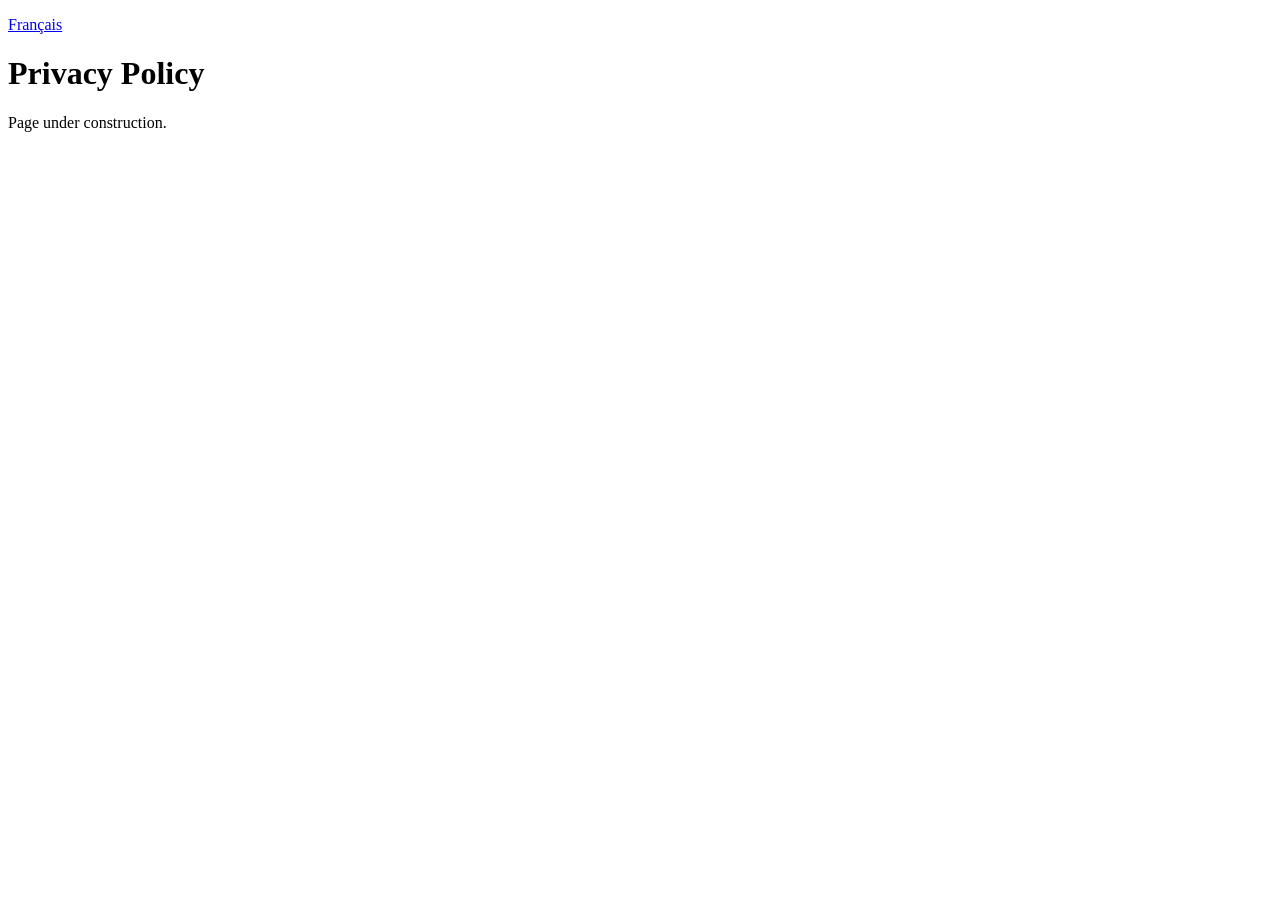
==== privacy-en.html @ ab38ee85 "Create privacy-en.html" ====
<!DOCTYPE html>
<html lang="en">
<head><meta charset="utf-8"><title>Privacy</title></head>
<body>
  <p><a href="privacy-fr.html">Français</a></p>
  <h1>Privacy Policy</h1>
  <p>Page under construction.</p>
</body>
</html>
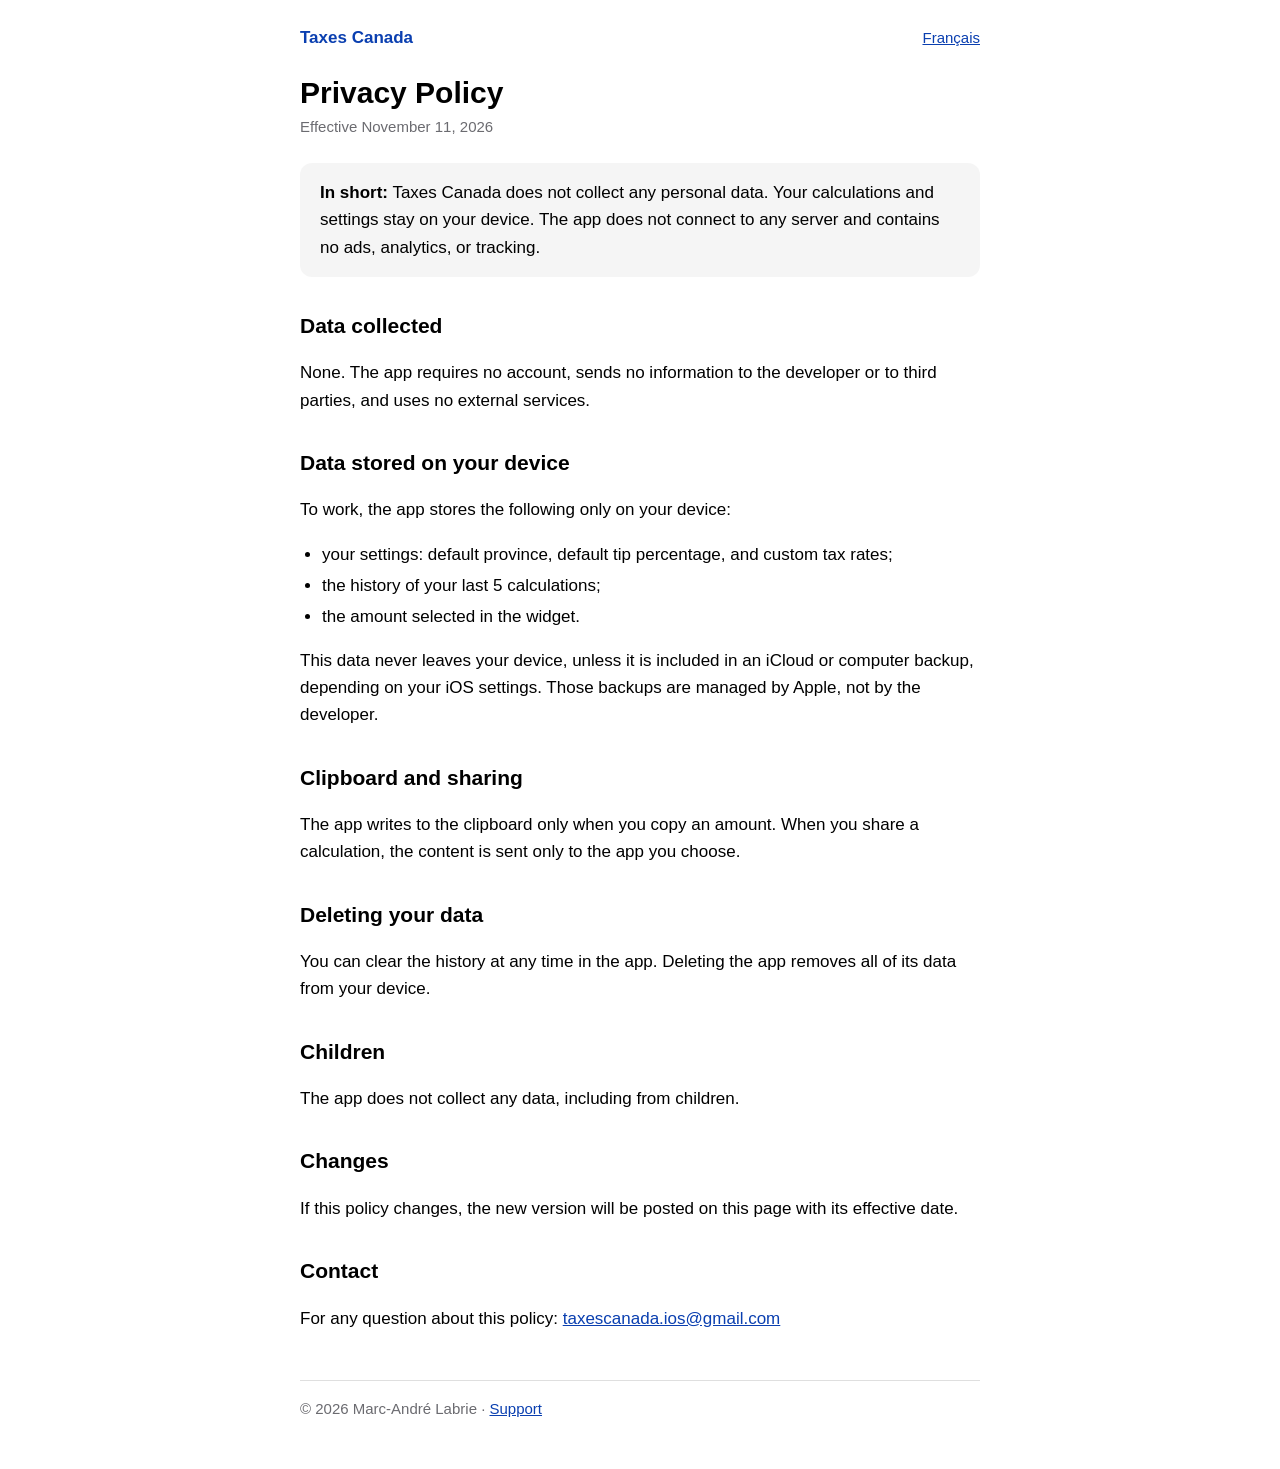
==== commit 50d063bf: "Add privacy policy and support pages (FR/EN) Bilingual privacy policy and support/FAQ pages for the " ====
--- a/privacy-en.html
+++ b/privacy-en.html
@@ -1,9 +1,62 @@
 <!DOCTYPE html>
 <html lang="en">
-<head><meta charset="utf-8"><title>Privacy</title></head>
+<head>
+  <meta charset="utf-8">
+  <meta name="viewport" content="width=device-width, initial-scale=1">
+  <title>Privacy Policy — Taxes Canada</title>
+  <link rel="stylesheet" href="style.css">
+</head>
 <body>
-  <p><a href="privacy-fr.html">Français</a></p>
+<main>
+  <header>
+    <a class="brand" href="index.html">Taxes Canada</a>
+    <a class="lang" href="privacy-fr.html" hreflang="fr" lang="fr">Français</a>
+  </header>
+
   <h1>Privacy Policy</h1>
-  <p>Page under construction.</p>
+  <p class="updated">Effective November 11, 2026</p>
+
+  <div class="summary">
+    <strong>In short:</strong> Taxes Canada does not collect any personal data.
+    Your calculations and settings stay on your device. The app does not connect to any
+    server and contains no ads, analytics, or tracking.
+  </div>
+
+  <h2>Data collected</h2>
+  <p>None. The app requires no account, sends no information to the developer or to
+  third parties, and uses no external services.</p>
+
+  <h2>Data stored on your device</h2>
+  <p>To work, the app stores the following only on your device:</p>
+  <ul>
+    <li>your settings: default province, default tip percentage, and custom tax rates;</li>
+    <li>the history of your last 5 calculations;</li>
+    <li>the amount selected in the widget.</li>
+  </ul>
+  <p>This data never leaves your device, unless it is included in an iCloud or computer
+  backup, depending on your iOS settings. Those backups are managed by Apple, not by the developer.</p>
+
+  <h2>Clipboard and sharing</h2>
+  <p>The app writes to the clipboard only when you copy an amount. When you share a
+  calculation, the content is sent only to the app you choose.</p>
+
+  <h2>Deleting your data</h2>
+  <p>You can clear the history at any time in the app. Deleting the app removes all of
+  its data from your device.</p>
+
+  <h2>Children</h2>
+  <p>The app does not collect any data, including from children.</p>
+
+  <h2>Changes</h2>
+  <p>If this policy changes, the new version will be posted on this page with its effective date.</p>
+
+  <h2>Contact</h2>
+  <p>For any question about this policy:
+  <a href="mailto:taxescanada.ios@gmail.com">taxescanada.ios@gmail.com</a></p>
+
+  <footer>
+    © 2026 Marc-André Labrie · <a href="support-en.html">Support</a>
+  </footer>
+</main>
 </body>
 </html>
--- a/style.css
+++ b/style.css
@@ -0,0 +1,61 @@
+:root {
+  color-scheme: light dark;
+  --accent: #0a3fb0;
+  --muted: #6b6b70;
+  --card: rgba(127, 127, 127, 0.08);
+}
+
+@media (prefers-color-scheme: dark) {
+  :root { --accent: #6b9bff; --muted: #a1a1a6; }
+}
+
+* { box-sizing: border-box; }
+
+body {
+  margin: 0;
+  font-family: -apple-system, BlinkMacSystemFont, "Segoe UI", Roboto, Helvetica, Arial, sans-serif;
+  line-height: 1.6;
+  font-size: 17px;
+}
+
+main {
+  max-width: 720px;
+  margin: 0 auto;
+  padding: 24px 20px 48px;
+}
+
+header {
+  display: flex;
+  align-items: center;
+  justify-content: space-between;
+  gap: 12px;
+  margin-bottom: 8px;
+}
+
+.brand { font-weight: 600; color: var(--accent); text-decoration: none; }
+.lang { font-size: 15px; }
+
+h1 { font-size: 30px; line-height: 1.2; margin: 24px 0 4px; }
+h2 { font-size: 21px; margin: 32px 0 8px; }
+
+.updated { color: var(--muted); font-size: 15px; margin-top: 0; }
+
+.summary {
+  background: var(--card);
+  border-radius: 12px;
+  padding: 16px 20px;
+  margin: 24px 0;
+}
+
+a { color: var(--accent); }
+
+ul { padding-left: 22px; }
+li { margin: 4px 0; }
+
+footer {
+  margin-top: 48px;
+  padding-top: 16px;
+  border-top: 1px solid rgba(127, 127, 127, 0.25);
+  color: var(--muted);
+  font-size: 15px;
+}
